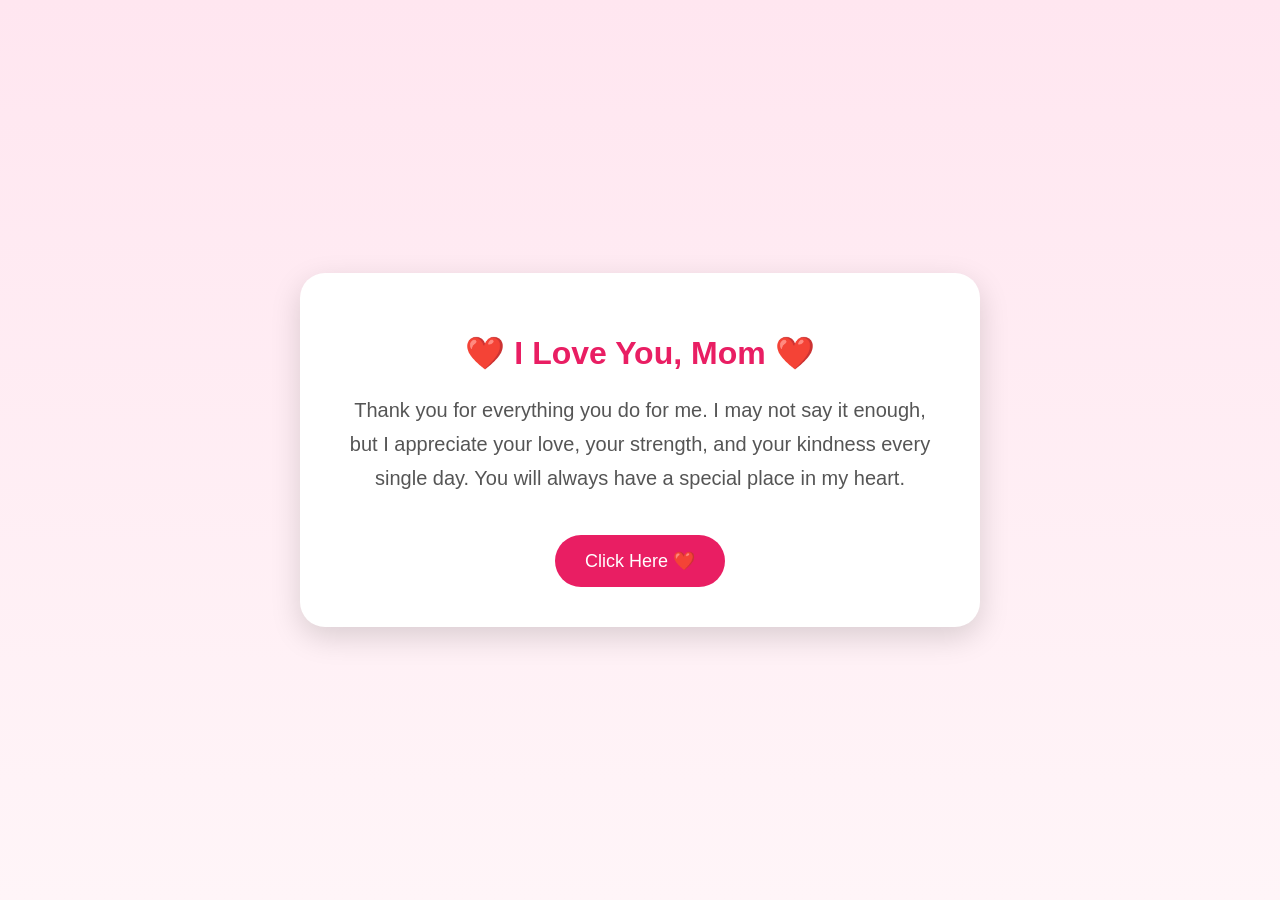
==== index.html @ 5eecc639 "Create index.html" ====
<!DOCTYPE html>
<html lang="en">
<head>
    <meta charset="UTF-8">
    <meta name="viewport" content="width=device-width, initial-scale=1.0">
    <title>For My Mom ❤️</title>

    <style>
        body{
            margin:0;
            font-family:Arial, sans-serif;
            background:linear-gradient(to bottom,#ffe6f0,#fff5f8);
            display:flex;
            justify-content:center;
            align-items:center;
            height:100vh;
            text-align:center;
        }

        .card{
            background:white;
            padding:40px;
            border-radius:25px;
            width:80%;
            max-width:600px;
            box-shadow:0 10px 30px rgba(0,0,0,.15);
        }

        h1{
            color:#e91e63;
        }

        p{
            font-size:20px;
            line-height:1.7;
            color:#555;
        }

        button{
            margin-top:20px;
            padding:15px 30px;
            border:none;
            border-radius:50px;
            background:#e91e63;
            color:white;
            font-size:18px;
            cursor:pointer;
        }

        button:hover{
            background:#d81b60;
        }
    </style>
</head>

<body>

<div class="card">
<h1>❤️ I Love You, Mom ❤️</h1>

<p>
Thank you for everything you do for me.
I may not say it enough, but I appreciate your love,
your strength, and your kindness every single day.
You will always have a special place in my heart.
</p>

<button onclick="alert('I love you so much, Mom! ❤️')">
Click Here ❤️
</button>

</div>

</body>
</html>
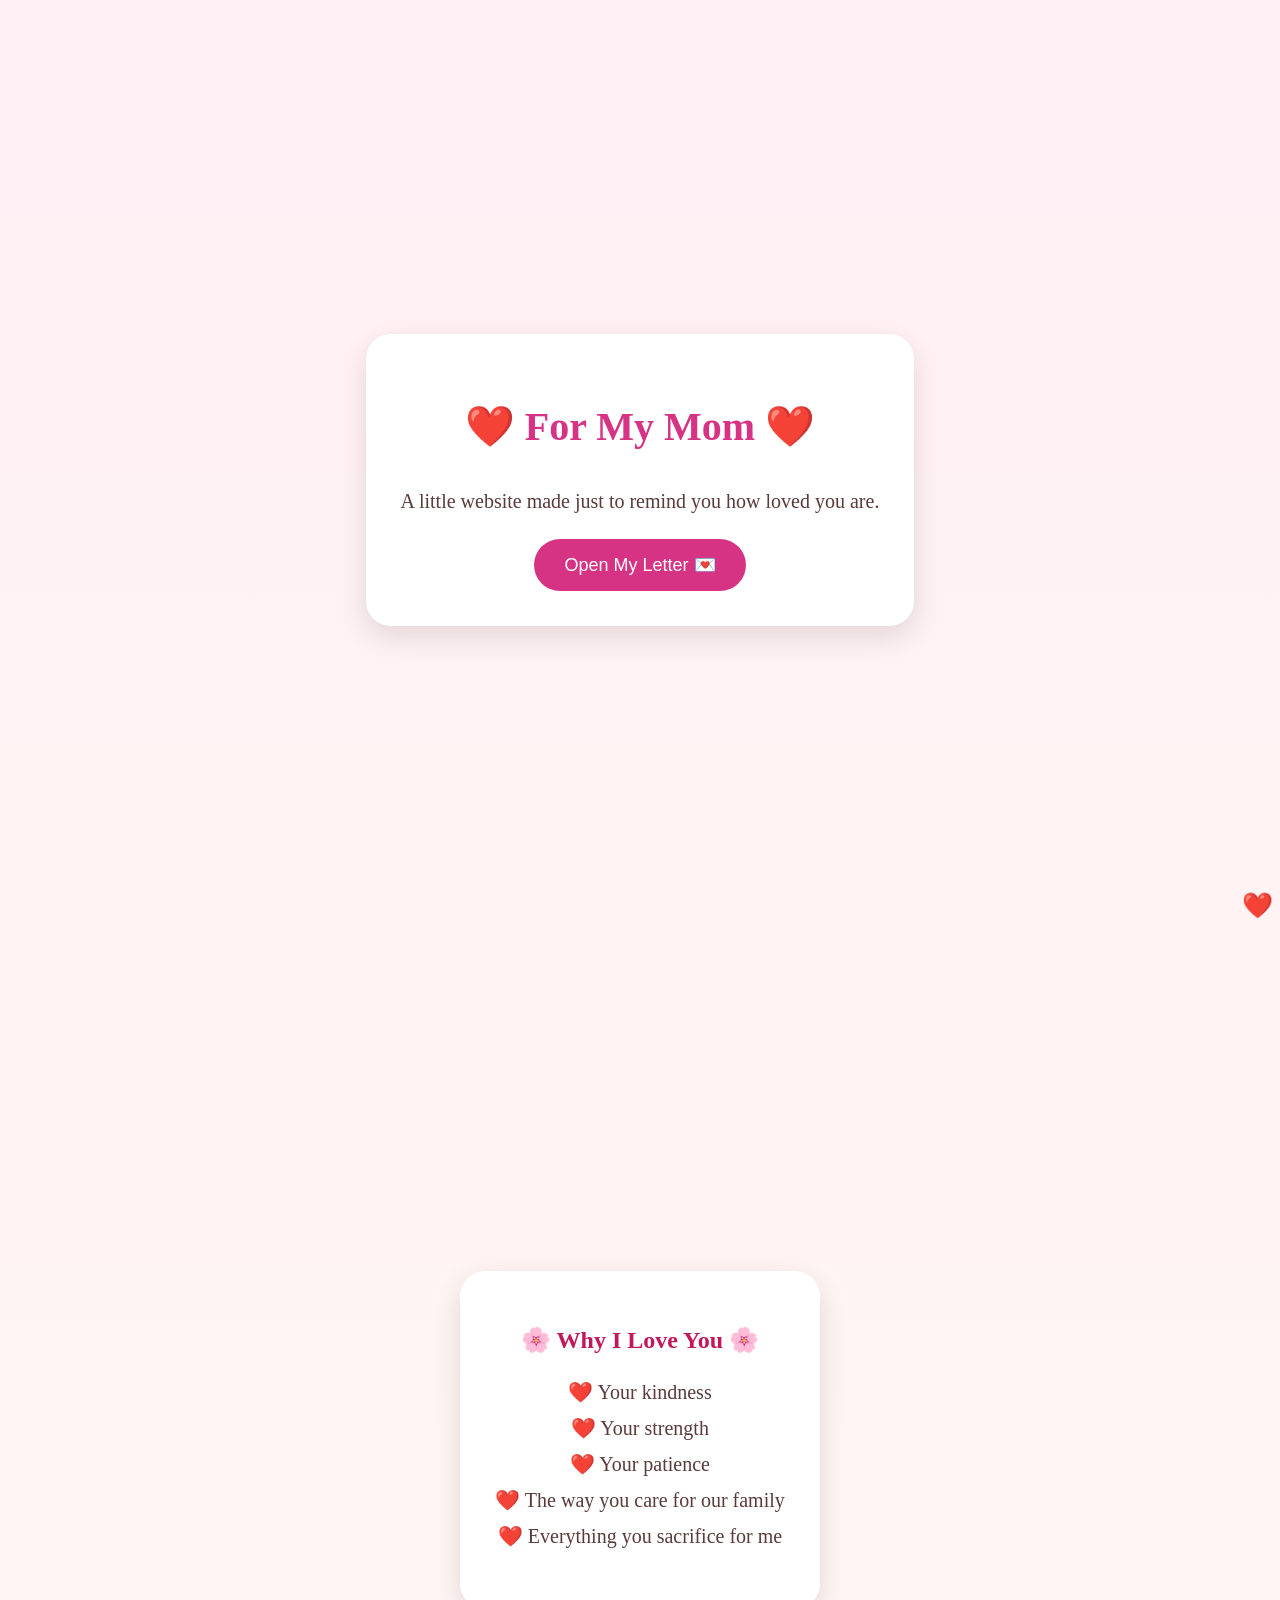
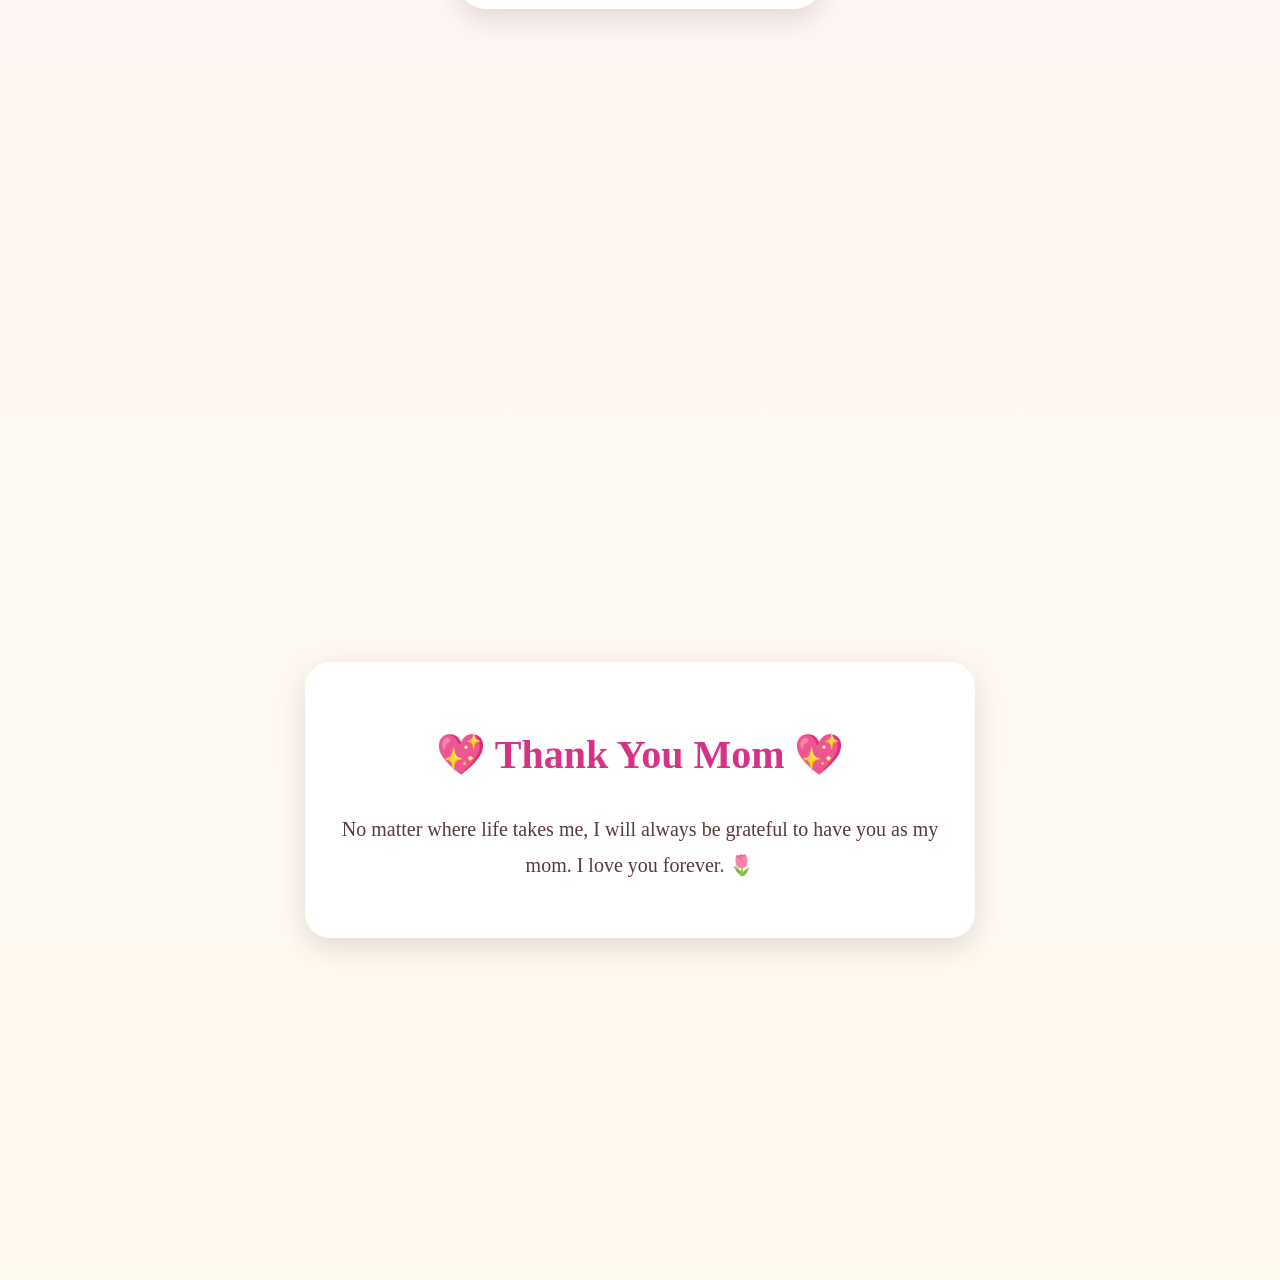
==== commit b41fb3d2: "Update index.html" ====
--- a/index.html
+++ b/index.html
@@ -1,75 +1,193 @@
 <!DOCTYPE html>
 <html lang="en">
 <head>
-    <meta charset="UTF-8">
-    <meta name="viewport" content="width=device-width, initial-scale=1.0">
-    <title>For My Mom ❤️</title>
+<meta charset="UTF-8">
+<meta name="viewport" content="width=device-width, initial-scale=1.0">
 
-    <style>
-        body{
-            margin:0;
-            font-family:Arial, sans-serif;
-            background:linear-gradient(to bottom,#ffe6f0,#fff5f8);
-            display:flex;
-            justify-content:center;
-            align-items:center;
-            height:100vh;
-            text-align:center;
-        }
+<title>For My Mom ❤️</title>
 
-        .card{
-            background:white;
-            padding:40px;
-            border-radius:25px;
-            width:80%;
-            max-width:600px;
-            box-shadow:0 10px 30px rgba(0,0,0,.15);
-        }
+<style>
+body {
+    margin: 0;
+    font-family: Georgia, serif;
+    background: linear-gradient(#fff0f5, #fffaf0);
+    color: #5a3a3a;
+    text-align: center;
+    overflow-x: hidden;
+}
 
-        h1{
-            color:#e91e63;
-        }
+section {
+    min-height: 100vh;
+    display: flex;
+    flex-direction: column;
+    justify-content: center;
+    align-items: center;
+    padding: 30px;
+}
 
-        p{
-            font-size:20px;
-            line-height:1.7;
-            color:#555;
-        }
+.card {
+    background: white;
+    padding: 35px;
+    border-radius: 25px;
+    max-width: 600px;
+    box-shadow: 0 10px 30px rgba(0,0,0,0.12);
+    animation: fade 2s;
+}
 
-        button{
-            margin-top:20px;
-            padding:15px 30px;
-            border:none;
-            border-radius:50px;
-            background:#e91e63;
-            color:white;
-            font-size:18px;
-            cursor:pointer;
-        }
+h1 {
+    color: #d63384;
+    font-size: 40px;
+}
 
-        button:hover{
-            background:#d81b60;
-        }
-    </style>
+h2 {
+    color: #c2185b;
+}
+
+p {
+    font-size: 20px;
+    line-height: 1.8;
+}
+
+button {
+    background: #d63384;
+    color: white;
+    border: none;
+    padding: 15px 30px;
+    border-radius: 50px;
+    font-size: 18px;
+    cursor: pointer;
+}
+
+button:hover {
+    background: #ad1457;
+}
+
+.hidden {
+    display: none;
+    margin-top: 20px;
+}
+
+.heart {
+    position: fixed;
+    bottom: -20px;
+    font-size: 25px;
+    animation: float 6s infinite;
+}
+
+@keyframes float {
+    0% {
+        transform: translateY(0);
+        opacity: 1;
+    }
+    100% {
+        transform: translateY(-100vh);
+        opacity: 0;
+    }
+}
+
+@keyframes fade {
+    from {
+        opacity: 0;
+        transform: translateY(30px);
+    }
+    to {
+        opacity: 1;
+        transform: translateY(0);
+    }
+}
+
+</style>
+
 </head>
 
 <body>
 
+<section>
 <div class="card">
-<h1>❤️ I Love You, Mom ❤️</h1>
+<h1>❤️ For My Mom ❤️</h1>
 
 <p>
-Thank you for everything you do for me.
-I may not say it enough, but I appreciate your love,
-your strength, and your kindness every single day.
-You will always have a special place in my heart.
+A little website made just to remind you how loved you are.
 </p>
 
-<button onclick="alert('I love you so much, Mom! ❤️')">
-Click Here ❤️
-</button>
+<button onclick="openLetter()">Open My Letter 💌</button>
+
+<p id="letter" class="hidden">
+Dear Mom,<br><br>
+
+Thank you for everything you do for me.
+Your love, strength, and kindness mean more than words can explain.
+
+Even when I don't say it enough, I appreciate you.
+You are one of the biggest blessings in my life.
+
+I love you so much. ❤️
+</p>
 
 </div>
+</section>
+
+
+<section>
+<div class="card">
+
+<h2>🌸 Why I Love You 🌸</h2>
+
+<p>
+❤️ Your kindness<br>
+❤️ Your strength<br>
+❤️ Your patience<br>
+❤️ The way you care for our family<br>
+❤️ Everything you sacrifice for me
+</p>
+
+</div>
+</section>
+
+
+<section>
+<div class="card">
+
+<h1>💖 Thank You Mom 💖</h1>
+
+<p>
+No matter where life takes me,
+I will always be grateful to have you as my mom.
+
+I love you forever. 🌷
+</p>
+
+</div>
+</section>
+
+
+<script>
+
+function openLetter(){
+    document.getElementById("letter").style.display="block";
+}
+
+
+function createHeart(){
+
+let heart=document.createElement("div");
+heart.className="heart";
+heart.innerHTML="❤️";
+
+heart.style.left=Math.random()*100+"vw";
+
+document.body.appendChild(heart);
+
+setTimeout(()=>{
+heart.remove();
+},6000);
+
+}
+
+setInterval(createHeart,800);
+
+</script>
+
 
 </body>
 </html>
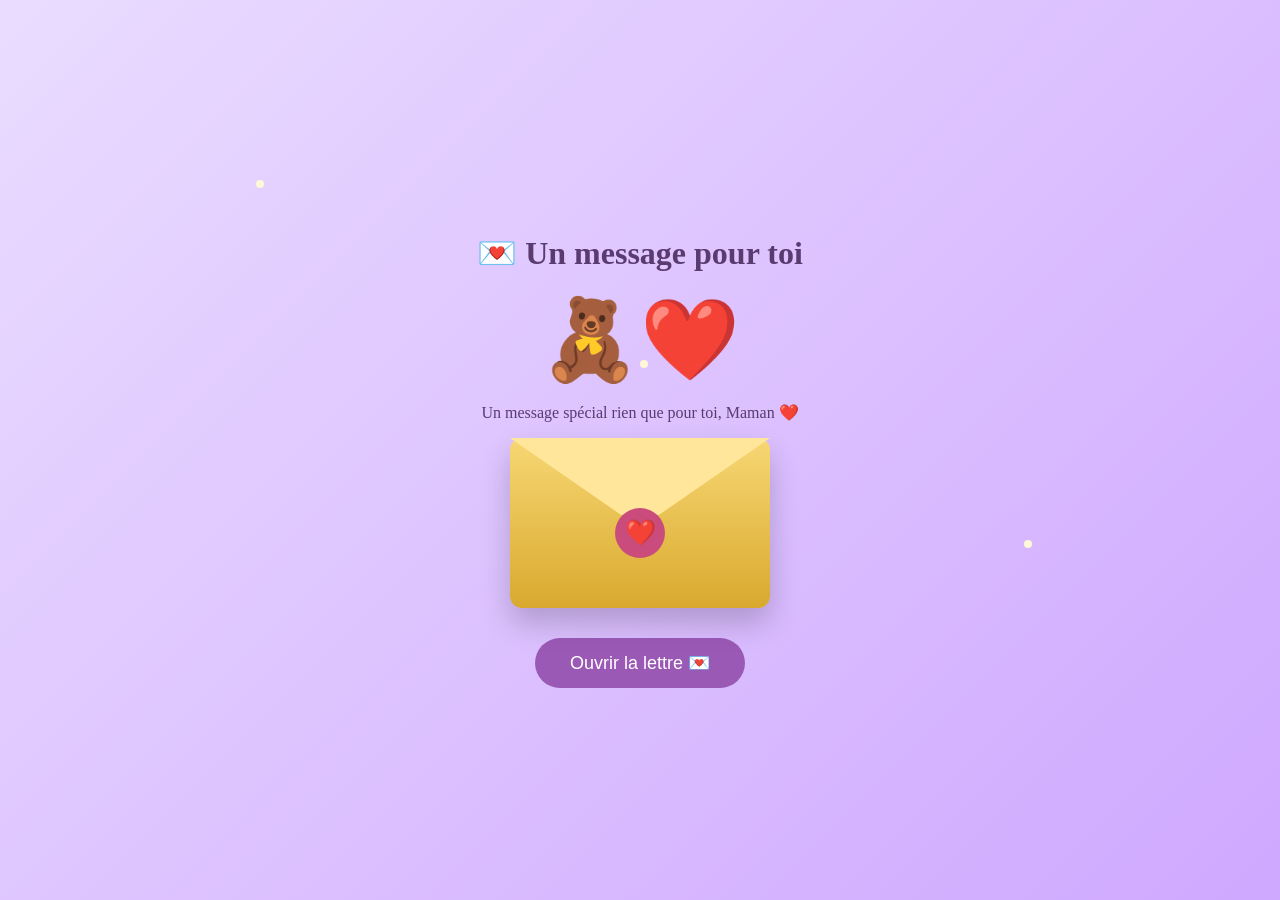
==== commit 68b844d9: "Update index.html" ====
--- a/index.html
+++ b/index.html
@@ -1,193 +1,87 @@
 <!DOCTYPE html>
-<html lang="en">
+<html lang="fr">
+
 <head>
 <meta charset="UTF-8">
 <meta name="viewport" content="width=device-width, initial-scale=1.0">
 
-<title>For My Mom ❤️</title>
+<title>Pour ma maman ❤️</title>
 
-<style>
-body {
-    margin: 0;
-    font-family: Georgia, serif;
-    background: linear-gradient(#fff0f5, #fffaf0);
-    color: #5a3a3a;
-    text-align: center;
-    overflow-x: hidden;
-}
-
-section {
-    min-height: 100vh;
-    display: flex;
-    flex-direction: column;
-    justify-content: center;
-    align-items: center;
-    padding: 30px;
-}
-
-.card {
-    background: white;
-    padding: 35px;
-    border-radius: 25px;
-    max-width: 600px;
-    box-shadow: 0 10px 30px rgba(0,0,0,0.12);
-    animation: fade 2s;
-}
-
-h1 {
-    color: #d63384;
-    font-size: 40px;
-}
-
-h2 {
-    color: #c2185b;
-}
-
-p {
-    font-size: 20px;
-    line-height: 1.8;
-}
-
-button {
-    background: #d63384;
-    color: white;
-    border: none;
-    padding: 15px 30px;
-    border-radius: 50px;
-    font-size: 18px;
-    cursor: pointer;
-}
-
-button:hover {
-    background: #ad1457;
-}
-
-.hidden {
-    display: none;
-    margin-top: 20px;
-}
-
-.heart {
-    position: fixed;
-    bottom: -20px;
-    font-size: 25px;
-    animation: float 6s infinite;
-}
-
-@keyframes float {
-    0% {
-        transform: translateY(0);
-        opacity: 1;
-    }
-    100% {
-        transform: translateY(-100vh);
-        opacity: 0;
-    }
-}
-
-@keyframes fade {
-    from {
-        opacity: 0;
-        transform: translateY(30px);
-    }
-    to {
-        opacity: 1;
-        transform: translateY(0);
-    }
-}
-
-</style>
+<link rel="stylesheet" href="style.css">
 
 </head>
 
 <body>
 
-<section>
-<div class="card">
-<h1>❤️ For My Mom ❤️</h1>
+<div class="page">
+
+<div class="sparkle" style="top:20%;left:20%;"></div>
+<div class="sparkle" style="top:60%;left:80%;"></div>
+<div class="sparkle" style="top:40%;left:50%;"></div>
+
+<h1>💌 Un message pour toi</h1>
+
+<div class="teddy">
+🧸❤️
+</div>
 
 <p>
-A little website made just to remind you how loved you are.
+Un message spécial rien que pour toi, Maman ❤️
 </p>
 
-<button onclick="openLetter()">Open My Letter 💌</button>
 
-<p id="letter" class="hidden">
-Dear Mom,<br><br>
+<div class="envelope">
 
-Thank you for everything you do for me.
-Your love, strength, and kindness mean more than words can explain.
+<div class="flap"></div>
 
-Even when I don't say it enough, I appreciate you.
-You are one of the biggest blessings in my life.
+<div class="seal">
+❤️
+</div>
 
-I love you so much. ❤️
+</div>
+
+
+<button onclick="ouvrirLettre()">
+Ouvrir la lettre 💌
+</button>
+
+
+<div id="next" style="display:none;">
+
+<p>
+Ta surprise t'attend...
 </p>
 
+<button onclick="suivant()">
+Suivant ➜
+</button>
+
 </div>
-</section>
 
 
-<section>
-<div class="card">
-
-<h2>🌸 Why I Love You 🌸</h2>
-
-<p>
-❤️ Your kindness<br>
-❤️ Your strength<br>
-❤️ Your patience<br>
-❤️ The way you care for our family<br>
-❤️ Everything you sacrifice for me
-</p>
-
 </div>
-</section>
-
-
-<section>
-<div class="card">
-
-<h1>💖 Thank You Mom 💖</h1>
-
-<p>
-No matter where life takes me,
-I will always be grateful to have you as my mom.
-
-I love you forever. 🌷
-</p>
-
-</div>
-</section>
 
 
 <script>
 
-function openLetter(){
-    document.getElementById("letter").style.display="block";
+function ouvrirLettre(){
+
+document.querySelector(".seal").innerHTML="💖";
+
+document.getElementById("next").style.display="block";
+
 }
 
 
-function createHeart(){
+function suivant(){
 
-let heart=document.createElement("div");
-heart.className="heart";
-heart.innerHTML="❤️";
-
-heart.style.left=Math.random()*100+"vw";
-
-document.body.appendChild(heart);
-
-setTimeout(()=>{
-heart.remove();
-},6000);
+window.location.href="password.html";
 
 }
-
-setInterval(createHeart,800);
 
 </script>
 
 
 </body>
+
 </html>
--- a/style.css
+++ b/style.css
@@ -0,0 +1,138 @@
+* {
+    box-sizing: border-box;
+}
+
+body {
+    margin: 0;
+    font-family: Georgia, serif;
+    background: linear-gradient(135deg, #eadcff, #cfa8ff);
+    min-height: 100vh;
+    overflow-x: hidden;
+    color: #5a3b70;
+}
+
+.page {
+    min-height: 100vh;
+    display: flex;
+    justify-content: center;
+    align-items: center;
+    flex-direction: column;
+    text-align: center;
+    padding: 20px;
+}
+
+/* Sparkles background */
+.sparkle {
+    position: fixed;
+    width: 8px;
+    height: 8px;
+    background: #fff7d6;
+    border-radius: 50%;
+    animation: sparkle 3s infinite;
+}
+
+@keyframes sparkle {
+    0%,100% {
+        opacity: 0.2;
+        transform: scale(1);
+    }
+    50% {
+        opacity: 1;
+        transform: scale(1.8);
+    }
+}
+
+/* Envelope */
+.envelope {
+    width: 260px;
+    height: 170px;
+    background: linear-gradient(#f7d774, #d9a92e);
+    position: relative;
+    border-radius: 12px;
+    box-shadow: 0 15px 30px rgba(0,0,0,.2);
+    animation: drop 2s ease;
+}
+
+@keyframes drop {
+    from {
+        transform: translateY(-500px);
+    }
+    to {
+        transform: translateY(0);
+    }
+}
+
+.flap {
+    position: absolute;
+    top: 0;
+    width: 0;
+    height: 0;
+    border-left: 130px solid transparent;
+    border-right: 130px solid transparent;
+    border-top: 90px solid #ffe69a;
+    transform-origin: top;
+}
+
+.seal {
+    position: absolute;
+    top: 70px;
+    left: 105px;
+    width: 50px;
+    height: 50px;
+    background: #c94c7c;
+    border-radius: 50%;
+    color: white;
+    display: flex;
+    justify-content: center;
+    align-items: center;
+    font-size: 25px;
+}
+
+/* Teddy */
+.teddy {
+    font-size: 80px;
+    animation: bounce 2s infinite;
+}
+
+@keyframes bounce {
+    50% {
+        transform: translateY(-15px);
+    }
+}
+
+/* Buttons */
+button {
+    margin-top: 30px;
+    padding: 14px 35px;
+    border: none;
+    border-radius: 40px;
+    background: #9b59b6;
+    color: white;
+    font-size: 18px;
+    cursor: pointer;
+}
+
+button:hover {
+    background: #7d3c98;
+}
+
+/* Letter */
+.letter {
+    background: white;
+    max-width: 500px;
+    padding: 35px;
+    border-radius: 20px;
+    box-shadow: 0 10px 30px rgba(0,0,0,.15);
+    animation: openLetter 2s;
+}
+
+@keyframes openLetter {
+    from {
+        opacity:0;
+        transform: translateY(50px);
+    }
+    to {
+        opacity:1;
+        transform: translateY(0);
+    }
+}
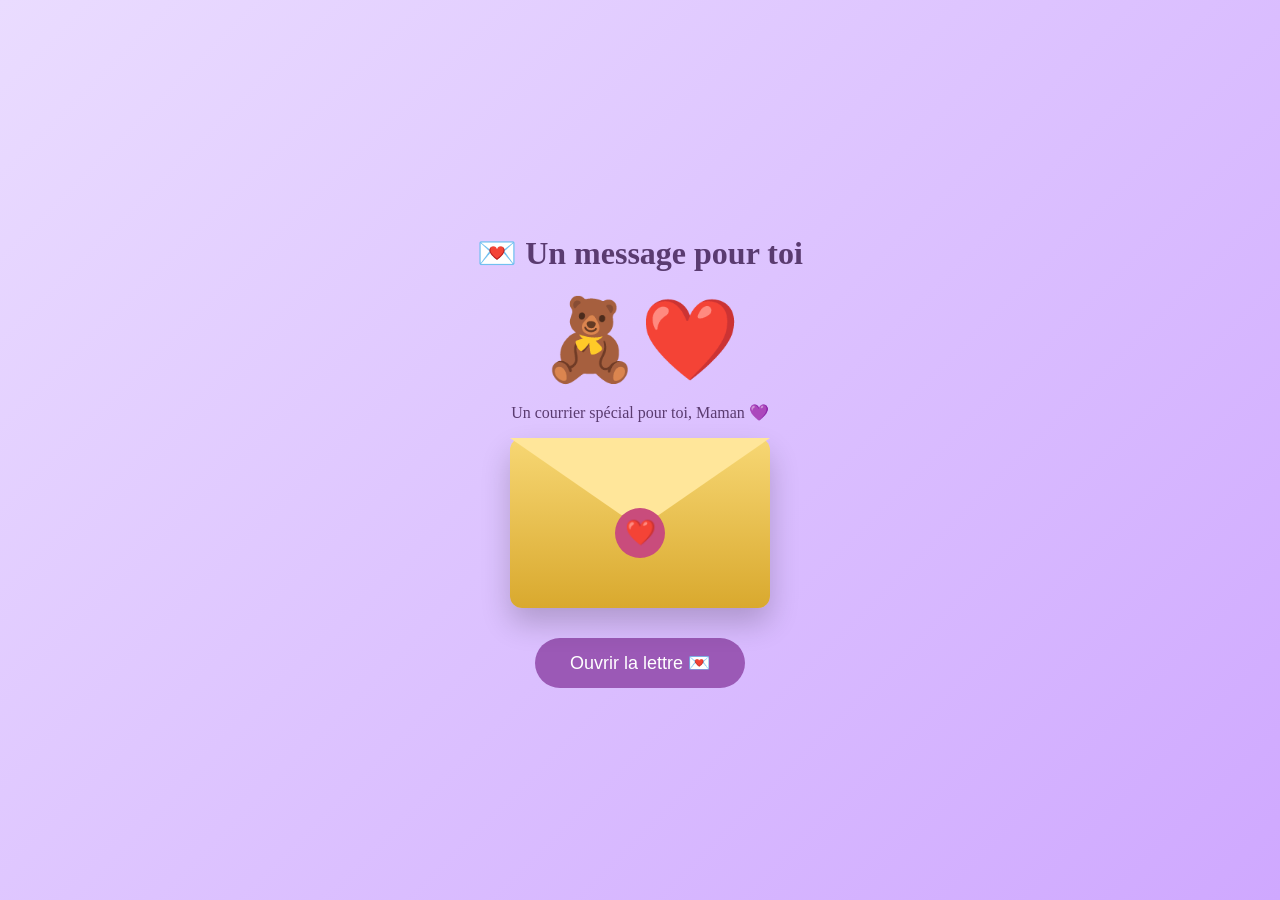
==== commit 39b81e13: "Update index.html" ====
--- a/index.html
+++ b/index.html
@@ -2,6 +2,7 @@
 <html lang="fr">
 
 <head>
+
 <meta charset="UTF-8">
 <meta name="viewport" content="width=device-width, initial-scale=1.0">
 
@@ -15,10 +16,6 @@
 
 <div class="page">
 
-<div class="sparkle" style="top:20%;left:20%;"></div>
-<div class="sparkle" style="top:60%;left:80%;"></div>
-<div class="sparkle" style="top:40%;left:50%;"></div>
-
 <h1>💌 Un message pour toi</h1>
 
 <div class="teddy">
@@ -26,11 +23,11 @@
 </div>
 
 <p>
-Un message spécial rien que pour toi, Maman ❤️
+Un courrier spécial pour toi, Maman 💜
 </p>
 
 
-<div class="envelope">
+<div class="envelope" id="envelope">
 
 <div class="flap"></div>
 
@@ -38,10 +35,14 @@
 ❤️
 </div>
 
+<div class="inside-letter">
+💌
+</div>
+
 </div>
 
 
-<button onclick="ouvrirLettre()">
+<button onclick="ouvrirMail()">
 Ouvrir la lettre 💌
 </button>
 
@@ -49,7 +50,7 @@
 <div id="next" style="display:none;">
 
 <p>
-Ta surprise t'attend...
+La surprise est prête ✨
 </p>
 
 <button onclick="suivant()">
@@ -62,15 +63,29 @@
 </div>
 
 
+
 <script>
 
-function ouvrirLettre(){
+function ouvrirMail(){
 
-document.querySelector(".seal").innerHTML="💖";
+document.getElementById("envelope")
+.classList.add("open");
 
-document.getElementById("next").style.display="block";
+
+document.querySelector(".inside-letter")
+.style.display="block";
+
+
+setTimeout(function(){
+
+document.getElementById("next")
+.style.display="block";
+
+},1500);
+
 
 }
+
 
 
 function suivant(){
@@ -79,6 +94,7 @@
 
 }
 
+
 </script>
 
 
--- a/style.css
+++ b/style.css
@@ -134,5 +134,63 @@
     to {
         opacity:1;
         transform: translateY(0);
+        /* Heart menu animation */
+.heart-button {
+    font-size: 70px;
+    background: transparent;
+    animation: heartBeat 1.5s infinite;
+    cursor: pointer;
+    border: none;
+}
+
+.heart-button:hover {
+    transform: scale(1.2);
+}
+
+
+@keyframes heartBeat {
+
+    0%,100% {
+        transform: scale(1);
     }
+
+    50% {
+        transform: scale(1.15);
+    }
+
 }
+
+
+/* Soft fade when pages open */
+.page {
+    animation: pageFade 1.5s ease;
+}
+
+
+@keyframes pageFade {
+
+    from {
+        opacity:0;
+        transform: translateY(20px);
+    }
+
+    to {
+        opacity:1;
+        transform: translateY(0);
+    }
+
+}
+
+
+/* Back button */
+.back-button {
+    background:#d63384;
+    color:white;
+    padding:12px 25px;
+    border-radius:30px;
+    text-decoration:none;
+    display:inline-block;
+    margin-top:25px;
+}
+    }
+}w
